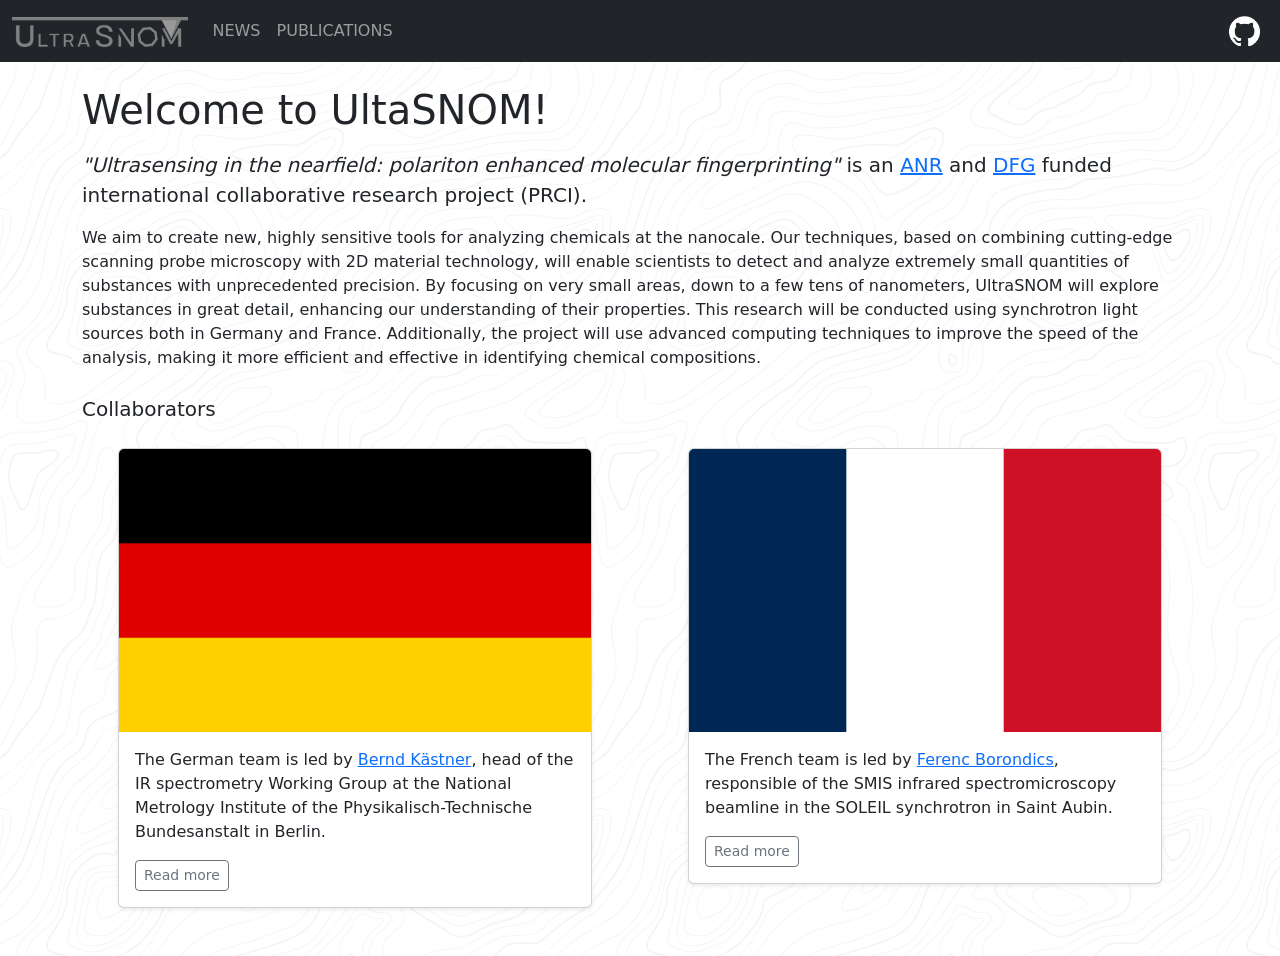
==== index.html @ fa0ef897 "website is online" ====
<!DOCTYPE html>
<html lang="en">
<head>
<meta charset="utf-8">
<meta name="viewport" content="width=device-width, initial-scale=1">

<title>UltraSNOM</title>
<link href="https://cdn.jsdelivr.net/npm/bootstrap@5.3.1/dist/css/bootstrap.min.css" rel="stylesheet">
<script src="https://cdn.jsdelivr.net/npm/bootstrap@5.3.1/dist/js/bootstrap.bundle.min.js"></script>
<style>
  body {
    background-color: #ffffff;
    background-image: url("images/background.svg");
  }
</style>

<link rel="icon" href="favicon.png" type="image/x-icon">

</head>
<body>
<nav class="navbar navbar-expand-lg navbar-dark bg-dark">
    <div class="container-fluid">
        <a href="#" class="navbar-brand"><img src="images/logo_ultrasnom.png" class="img-fluid" style="max-height: 30px;" alt="UltraSNOM logo"></a>
        <button type="button" class="navbar-toggler" data-bs-toggle="collapse" data-bs-target="#navbarCollapse">
            <span class="navbar-toggler-icon"></span>
        </button>
        <div class="collapse navbar-collapse" id="navbarCollapse">
            <div class="navbar-nav fw-light">      
              <a href="news.html" class="nav-item nav-link text-uppercase border-0">News</a>        	
              <a href="publications.html" class="nav-item nav-link text-uppercase border-0">Publications</a>        	
            </div>
            <div class="navbar-nav ms-auto">      
              <a href="https://github.com/UltraSNOM/" class="nav-item nav-link"><img src="images/logo_github-mark-white.png" class="img-fluid" style="max-height: 30px;" alt="GitHub logo"></a>
            </div>
        </div>
    </div>
</nav>
<div class="container mt-4">
  <div class="my-2">
    <p class="display-6">Welcome to UltaSNOM!</p>
</div>

<div class="my-3">
  <p class="lead"><i>"Ultrasensing in the nearfield: polariton enhanced molecular fingerprinting"</i> is an <a href="https://anr.fr/en/">ANR</a> and <a href="https://www.dfg.de/en/index.jsp">DFG</a> funded international collaborative research project (PRCI).</p>
</div>

<div class="my-1">
  We aim to create new, highly sensitive tools for analyzing chemicals at the nanocale. Our techniques, based on combining cutting-edge scanning probe microscopy 
  with 2D material technology, will enable scientists to detect and analyze extremely small quantities of substances with unprecedented precision. By focusing on very small
  areas, down to a few tens of nanometers, UltraSNOM will explore substances in great detail, enhancing our understanding of their properties. This research will be conducted 
  using synchrotron light sources both in Germany and France. Additionally, the project will use advanced 
  computing techniques to improve the speed of the analysis, making it more efficient and effective in identifying chemical compositions.
</div>

<div class="my-4">
  <p class="lead">Collaborators</p>
</div>


<div class="my-1 album">
  <div class="container">
            <div class="row row-cols-1 row-cols-sm-1 row-cols-md-2 g-5">
              <div class="col px-5">
                <div class="card shadow-sm">
                    <img src="images/DE-flag.png" class="bd-placeholder-img card-img-top img-fluid" height="255" width="100%" >
                    <div class="card-body">
                    <p class="card-text">The German team is led by <a href="https://scholar.google.com/citations?user=vfzMwVIAAAAJ&hl=en&oi=ao">Bernd Kästner</a>, head of the IR spectrometry Working Group at the National Metrology Institute of the Physikalisch-Technische Bundesanstalt in Berlin.</p>
                    <div class="d-flex justify-content-between align-items-center">
                      <div class="btn-group">
                        <a href="https://www.ptb.de/cms/en/ptb/fachabteilungen/abt7/fb-71/ag-711.html" class="btn btn-sm btn-outline-secondary">Read more</a>
                      </div>
                    </div>
                  </div>
                </div>
              </div>


              <div class="col px-5">
                    <div class="card shadow-sm">
                      <img src="images/FR-flag.png" class="bd-placeholder-img card-img-top img-fluid" height="255" width="100%" >
                      <div class="card-body">
                        <p class="card-text">The French team is led by <a href="https://scholar.google.com/citations?user=pLBxc7UAAAAJ&hl=en">Ferenc Borondics</a>, responsible of the SMIS infrared spectromicroscopy beamline in the SOLEIL synchrotron in Saint Aubin.</p>
                        <div class="d-flex justify-content-between align-items-center">
                          <div class="btn-group">
                            <a href="https://www.synchrotron-soleil.fr/en/beamlines/smis" class="btn btn-sm btn-outline-secondary">Read more</a>
                          </div>
                        </div>
                      </div>
                    </div>
                  </div>                


            </div>        
        </div>
    </div>    
  <div class="my-5">
    <p></p>
  </div>

      
</div>
</body>
</html>
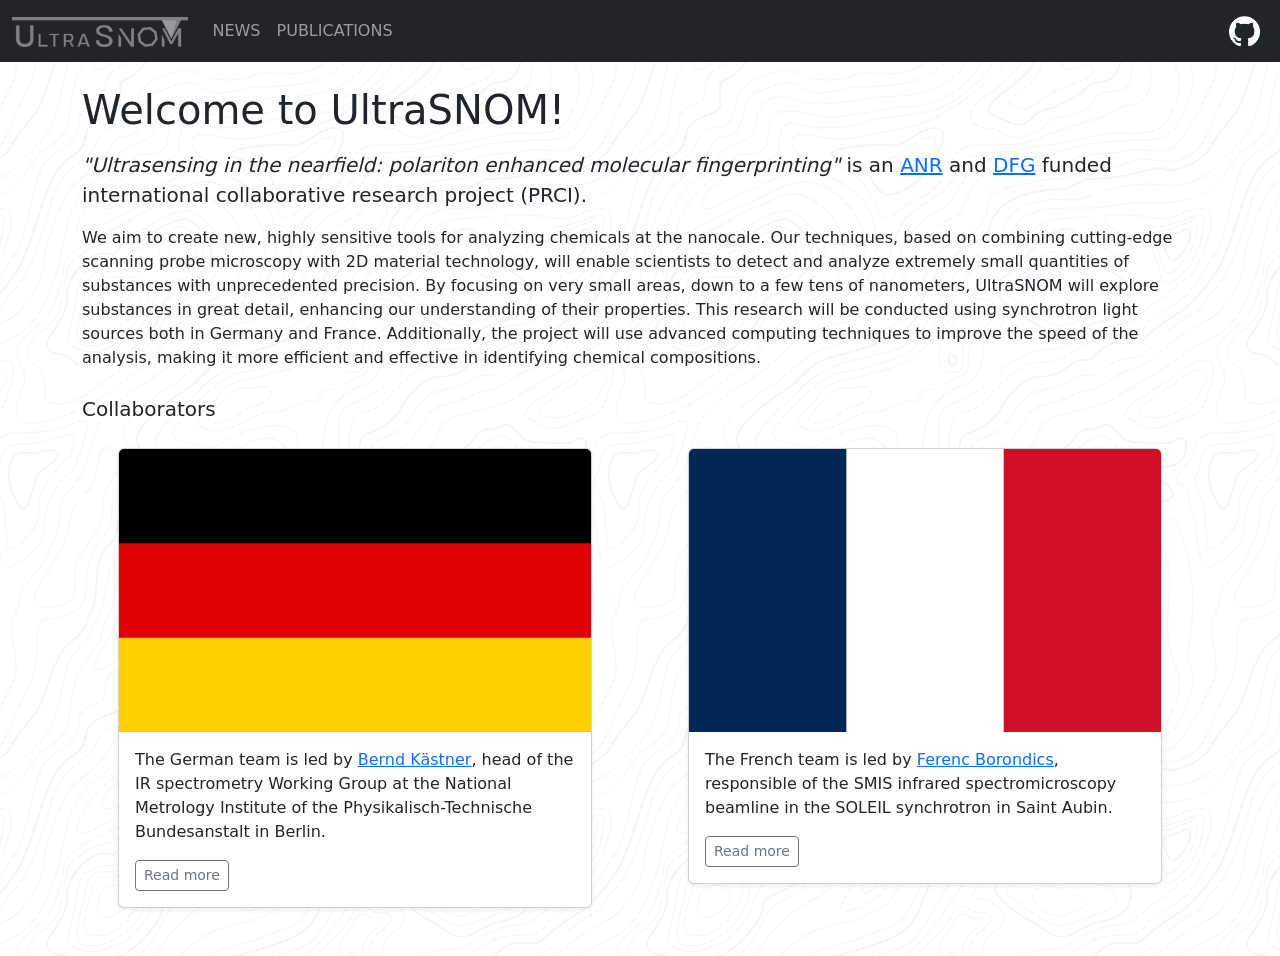
==== commit 4c85874c: "Update index.html" ====
--- a/index.html
+++ b/index.html
@@ -14,7 +14,7 @@
   }
 </style>
 
-<link rel="icon" href="favicon.png" type="image/x-icon">
+<link rel="icon" href="images/favicon.png" type="image/x-icon">
 
 </head>
 <body>
@@ -37,7 +37,7 @@
 </nav>
 <div class="container mt-4">
   <div class="my-2">
-    <p class="display-6">Welcome to UltaSNOM!</p>
+    <p class="display-6">Welcome to UltraSNOM!</p>
 </div>
 
 <div class="my-3">
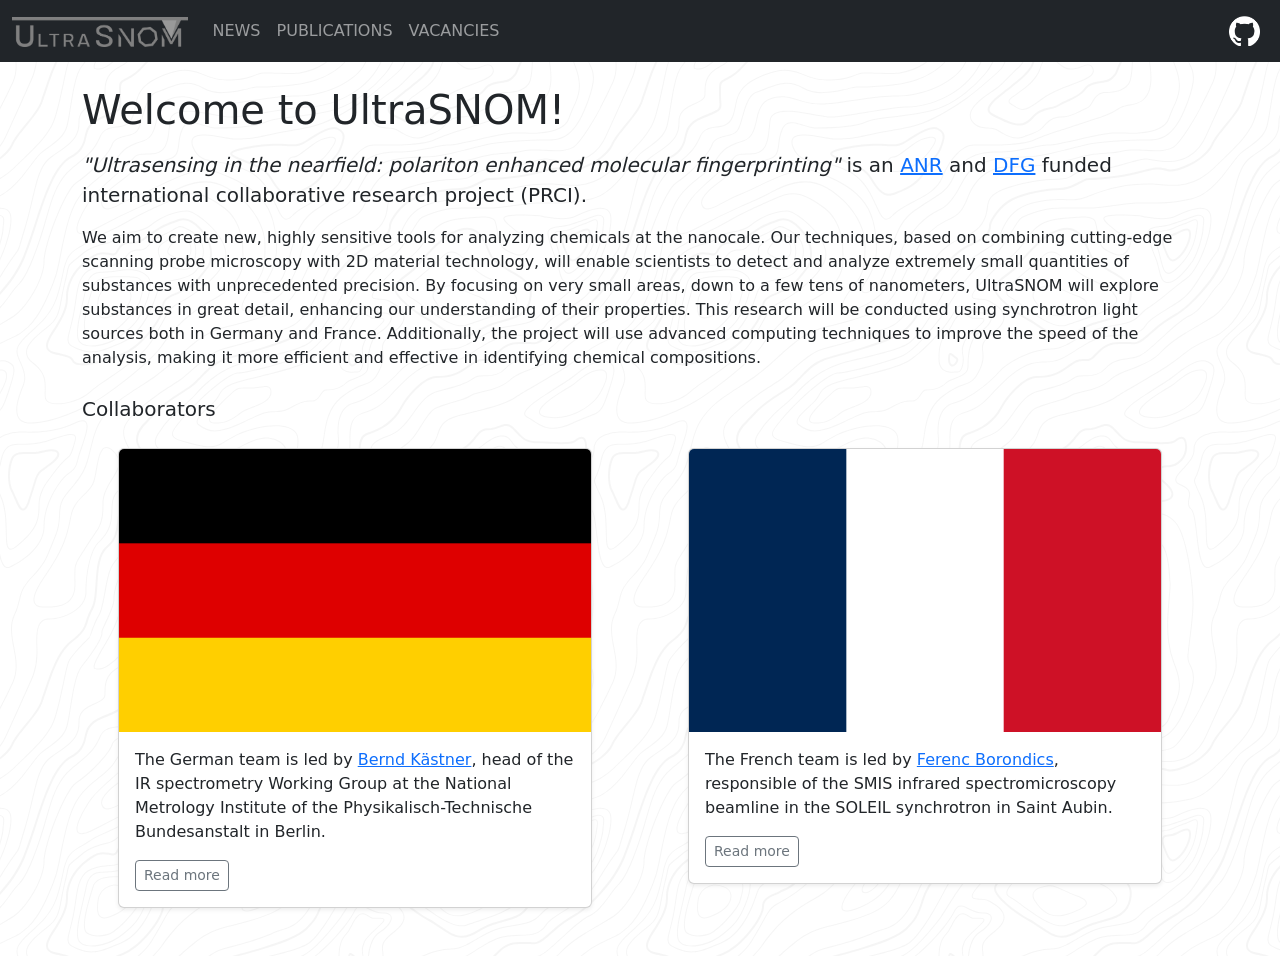
==== commit ba187799: "Added the Jobs page" ====
--- a/index.html
+++ b/index.html
@@ -28,6 +28,7 @@
             <div class="navbar-nav fw-light">      
               <a href="news.html" class="nav-item nav-link text-uppercase border-0">News</a>        	
               <a href="publications.html" class="nav-item nav-link text-uppercase border-0">Publications</a>        	
+              <a href="vacancies.html" class="nav-item nav-link text-uppercase border-0">Vacancies</a>        	
             </div>
             <div class="navbar-nav ms-auto">      
               <a href="https://github.com/UltraSNOM/" class="nav-item nav-link"><img src="images/logo_github-mark-white.png" class="img-fluid" style="max-height: 30px;" alt="GitHub logo"></a>
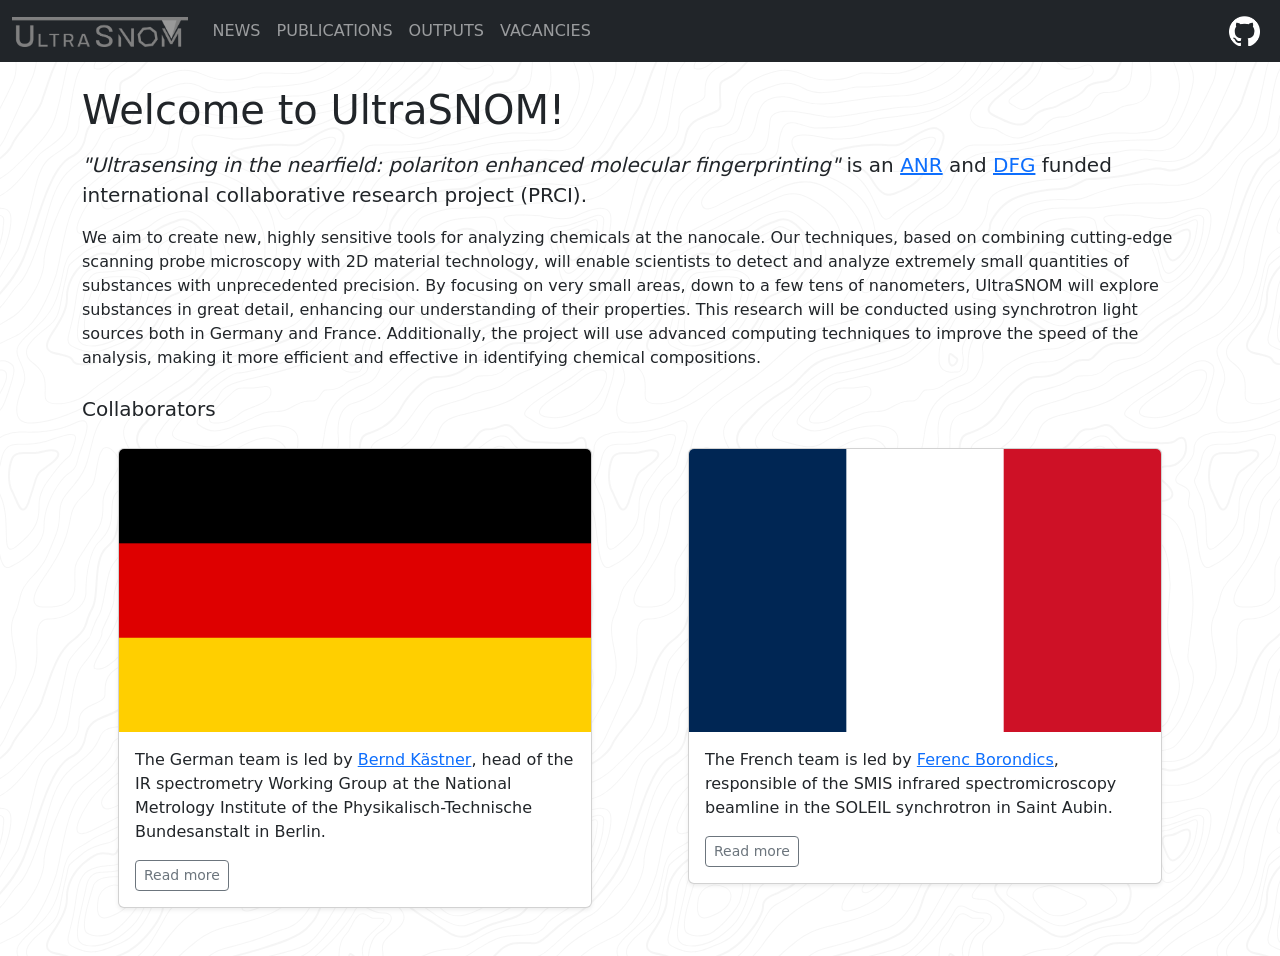
==== commit 75cf59cc: "Add Outputs page, new SOLEIL vacancy, and fix favicon/GitHub links Co-Authored-By: Claude Opus 4.8 <" ====
--- a/index.html
+++ b/index.html
@@ -27,7 +27,8 @@
         <div class="collapse navbar-collapse" id="navbarCollapse">
             <div class="navbar-nav fw-light">      
               <a href="news.html" class="nav-item nav-link text-uppercase border-0">News</a>        	
-              <a href="publications.html" class="nav-item nav-link text-uppercase border-0">Publications</a>        	
+              <a href="publications.html" class="nav-item nav-link text-uppercase border-0">Publications</a>
+              <a href="outputs.html" class="nav-item nav-link text-uppercase border-0">Outputs</a>
               <a href="vacancies.html" class="nav-item nav-link text-uppercase border-0">Vacancies</a>        	
             </div>
             <div class="navbar-nav ms-auto">      
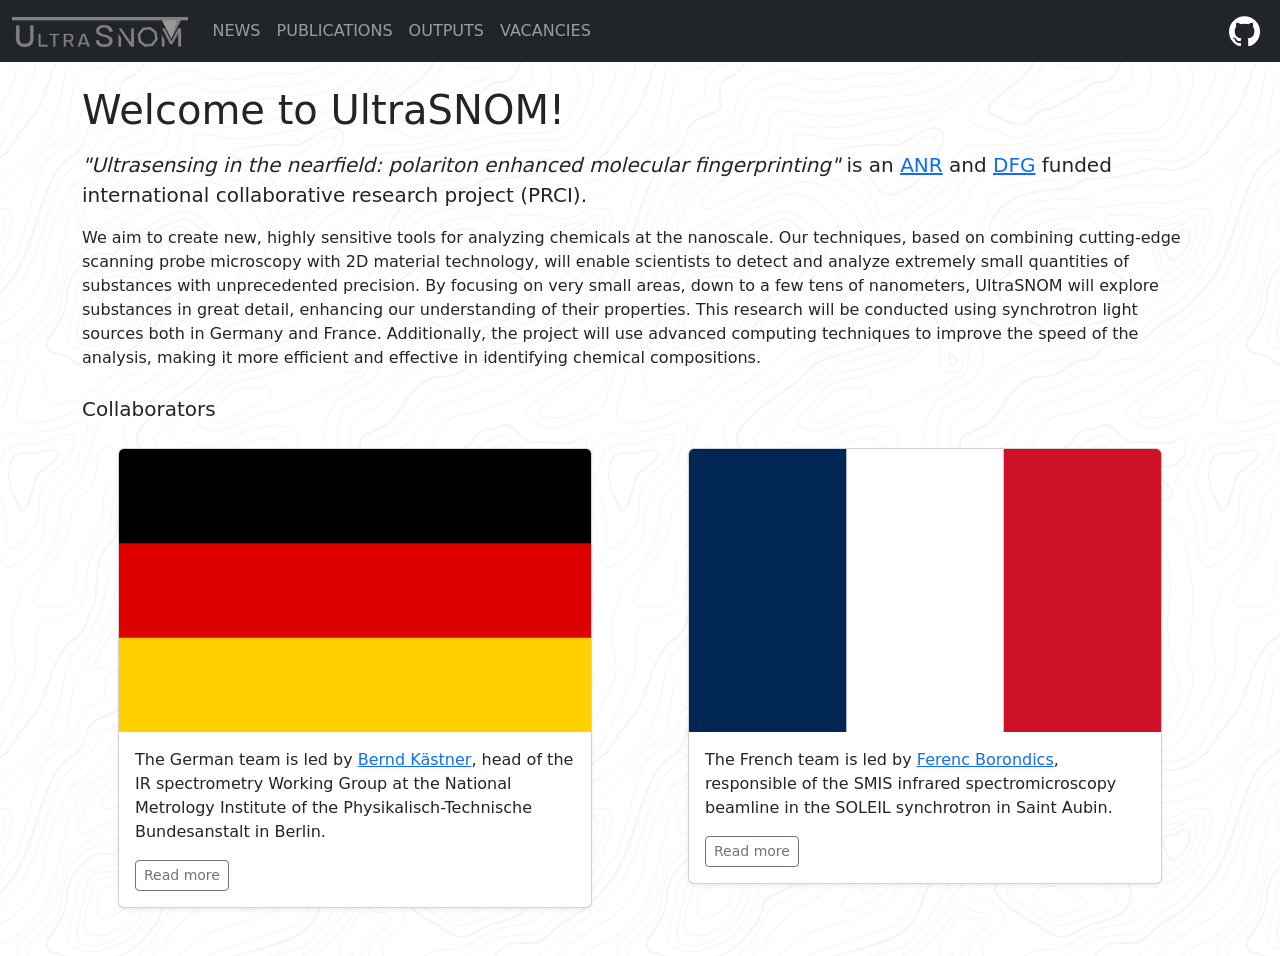
==== commit be73f03f: "Fix page titles, home logo link, nav contrast, a11y, and typos - Correct <title> on news.html and va" ====
--- a/index.html
+++ b/index.html
@@ -20,8 +20,8 @@
 <body>
 <nav class="navbar navbar-expand-lg navbar-dark bg-dark">
     <div class="container-fluid">
-        <a href="#" class="navbar-brand"><img src="images/logo_ultrasnom.png" class="img-fluid" style="max-height: 30px;" alt="UltraSNOM logo"></a>
-        <button type="button" class="navbar-toggler" data-bs-toggle="collapse" data-bs-target="#navbarCollapse">
+        <a href="index.html" class="navbar-brand"><img src="images/logo_ultrasnom.png" class="img-fluid" style="max-height: 30px;" alt="UltraSNOM logo"></a>
+        <button type="button" class="navbar-toggler" data-bs-toggle="collapse" data-bs-target="#navbarCollapse" aria-controls="navbarCollapse" aria-expanded="false" aria-label="Toggle navigation">
             <span class="navbar-toggler-icon"></span>
         </button>
         <div class="collapse navbar-collapse" id="navbarCollapse">
@@ -47,7 +47,7 @@
 </div>
 
 <div class="my-1">
-  We aim to create new, highly sensitive tools for analyzing chemicals at the nanocale. Our techniques, based on combining cutting-edge scanning probe microscopy 
+  We aim to create new, highly sensitive tools for analyzing chemicals at the nanoscale. Our techniques, based on combining cutting-edge scanning probe microscopy 
   with 2D material technology, will enable scientists to detect and analyze extremely small quantities of substances with unprecedented precision. By focusing on very small
   areas, down to a few tens of nanometers, UltraSNOM will explore substances in great detail, enhancing our understanding of their properties. This research will be conducted 
   using synchrotron light sources both in Germany and France. Additionally, the project will use advanced 
@@ -64,7 +64,7 @@
             <div class="row row-cols-1 row-cols-sm-1 row-cols-md-2 g-5">
               <div class="col px-5">
                 <div class="card shadow-sm">
-                    <img src="images/DE-flag.png" class="bd-placeholder-img card-img-top img-fluid" height="255" width="100%" >
+                    <img src="images/DE-flag.png" class="bd-placeholder-img card-img-top img-fluid w-100" height="255" alt="Flag of Germany">
                     <div class="card-body">
                     <p class="card-text">The German team is led by <a href="https://scholar.google.com/citations?user=vfzMwVIAAAAJ&hl=en&oi=ao">Bernd Kästner</a>, head of the IR spectrometry Working Group at the National Metrology Institute of the Physikalisch-Technische Bundesanstalt in Berlin.</p>
                     <div class="d-flex justify-content-between align-items-center">
@@ -79,7 +79,7 @@
 
               <div class="col px-5">
                     <div class="card shadow-sm">
-                      <img src="images/FR-flag.png" class="bd-placeholder-img card-img-top img-fluid" height="255" width="100%" >
+                      <img src="images/FR-flag.png" class="bd-placeholder-img card-img-top img-fluid w-100" height="255" alt="Flag of France">
                       <div class="card-body">
                         <p class="card-text">The French team is led by <a href="https://scholar.google.com/citations?user=pLBxc7UAAAAJ&hl=en">Ferenc Borondics</a>, responsible of the SMIS infrared spectromicroscopy beamline in the SOLEIL synchrotron in Saint Aubin.</p>
                         <div class="d-flex justify-content-between align-items-center">
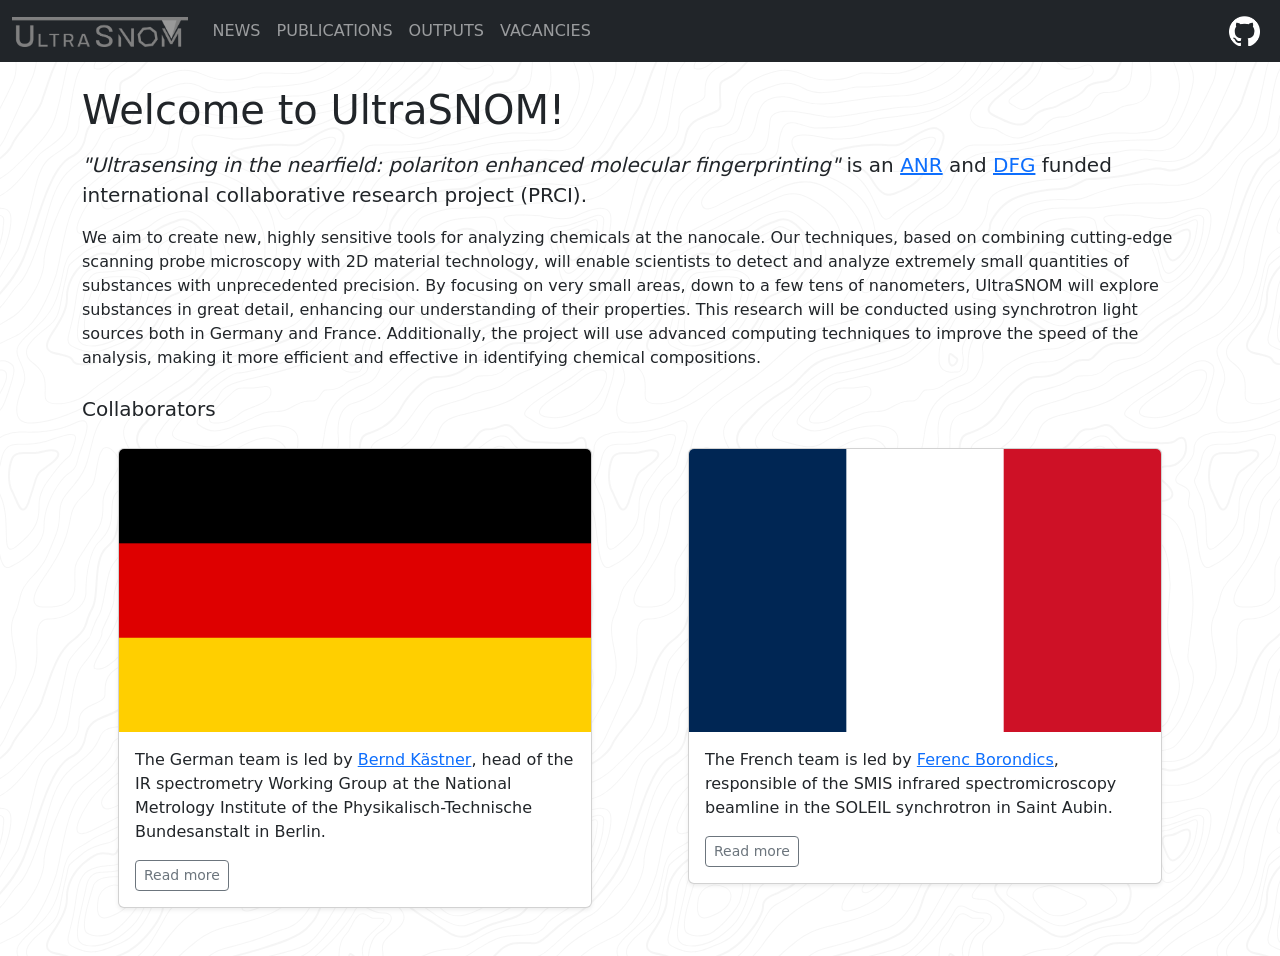
==== commit f5e635f7: "Extract shared header CSS/JS; drive active nav link from JavaScript - Add style.css: body background" ====
--- a/index.html
+++ b/index.html
@@ -7,12 +7,8 @@
 <title>UltraSNOM</title>
 <link href="https://cdn.jsdelivr.net/npm/bootstrap@5.3.1/dist/css/bootstrap.min.css" rel="stylesheet">
 <script src="https://cdn.jsdelivr.net/npm/bootstrap@5.3.1/dist/js/bootstrap.bundle.min.js"></script>
-<style>
-  body {
-    background-color: #ffffff;
-    background-image: url("images/background.svg");
-  }
-</style>
+<script src="header.js" defer></script>
+<link rel="stylesheet" href="style.css">
 
 <link rel="icon" href="images/favicon.png" type="image/x-icon">
 
@@ -20,16 +16,16 @@
 <body>
 <nav class="navbar navbar-expand-lg navbar-dark bg-dark">
     <div class="container-fluid">
-        <a href="index.html" class="navbar-brand"><img src="images/logo_ultrasnom.png" class="img-fluid" style="max-height: 30px;" alt="UltraSNOM logo"></a>
-        <button type="button" class="navbar-toggler" data-bs-toggle="collapse" data-bs-target="#navbarCollapse" aria-controls="navbarCollapse" aria-expanded="false" aria-label="Toggle navigation">
+        <a href="#" class="navbar-brand"><img src="images/logo_ultrasnom.png" class="img-fluid" style="max-height: 30px;" alt="UltraSNOM logo"></a>
+        <button type="button" class="navbar-toggler" data-bs-toggle="collapse" data-bs-target="#navbarCollapse">
             <span class="navbar-toggler-icon"></span>
         </button>
         <div class="collapse navbar-collapse" id="navbarCollapse">
             <div class="navbar-nav fw-light">      
-              <a href="news.html" class="nav-item nav-link text-uppercase border-0">News</a>        	
-              <a href="publications.html" class="nav-item nav-link text-uppercase border-0">Publications</a>
-              <a href="outputs.html" class="nav-item nav-link text-uppercase border-0">Outputs</a>
-              <a href="vacancies.html" class="nav-item nav-link text-uppercase border-0">Vacancies</a>        	
+              <a href="news.html" class="nav-item nav-link text-uppercase">News</a>        	
+              <a href="publications.html" class="nav-item nav-link text-uppercase">Publications</a>
+              <a href="outputs.html" class="nav-item nav-link text-uppercase">Outputs</a>
+              <a href="vacancies.html" class="nav-item nav-link text-uppercase">Vacancies</a>        	
             </div>
             <div class="navbar-nav ms-auto">      
               <a href="https://github.com/UltraSNOM/" class="nav-item nav-link"><img src="images/logo_github-mark-white.png" class="img-fluid" style="max-height: 30px;" alt="GitHub logo"></a>
@@ -47,7 +43,7 @@
 </div>
 
 <div class="my-1">
-  We aim to create new, highly sensitive tools for analyzing chemicals at the nanoscale. Our techniques, based on combining cutting-edge scanning probe microscopy 
+  We aim to create new, highly sensitive tools for analyzing chemicals at the nanocale. Our techniques, based on combining cutting-edge scanning probe microscopy 
   with 2D material technology, will enable scientists to detect and analyze extremely small quantities of substances with unprecedented precision. By focusing on very small
   areas, down to a few tens of nanometers, UltraSNOM will explore substances in great detail, enhancing our understanding of their properties. This research will be conducted 
   using synchrotron light sources both in Germany and France. Additionally, the project will use advanced 
@@ -64,7 +60,7 @@
             <div class="row row-cols-1 row-cols-sm-1 row-cols-md-2 g-5">
               <div class="col px-5">
                 <div class="card shadow-sm">
-                    <img src="images/DE-flag.png" class="bd-placeholder-img card-img-top img-fluid w-100" height="255" alt="Flag of Germany">
+                    <img src="images/DE-flag.png" class="bd-placeholder-img card-img-top img-fluid" height="255" width="100%" >
                     <div class="card-body">
                     <p class="card-text">The German team is led by <a href="https://scholar.google.com/citations?user=vfzMwVIAAAAJ&hl=en&oi=ao">Bernd Kästner</a>, head of the IR spectrometry Working Group at the National Metrology Institute of the Physikalisch-Technische Bundesanstalt in Berlin.</p>
                     <div class="d-flex justify-content-between align-items-center">
@@ -79,7 +75,7 @@
 
               <div class="col px-5">
                     <div class="card shadow-sm">
-                      <img src="images/FR-flag.png" class="bd-placeholder-img card-img-top img-fluid w-100" height="255" alt="Flag of France">
+                      <img src="images/FR-flag.png" class="bd-placeholder-img card-img-top img-fluid" height="255" width="100%" >
                       <div class="card-body">
                         <p class="card-text">The French team is led by <a href="https://scholar.google.com/citations?user=pLBxc7UAAAAJ&hl=en">Ferenc Borondics</a>, responsible of the SMIS infrared spectromicroscopy beamline in the SOLEIL synchrotron in Saint Aubin.</p>
                         <div class="d-flex justify-content-between align-items-center">
--- a/style.css
+++ b/style.css
@@ -0,0 +1,13 @@
+/* Shared styles for the UltraSNOM site */
+
+body {
+  background-color: #ffffff;
+  background-image: url("images/background.svg");
+}
+
+/* Active navigation link (applied by header.js for the current page) */
+.navbar .navbar-nav .nav-link.active-page {
+  background-color: rgba(255, 255, 255, 0.5);
+  border-radius: 0.25rem;
+  color: #212529;
+}
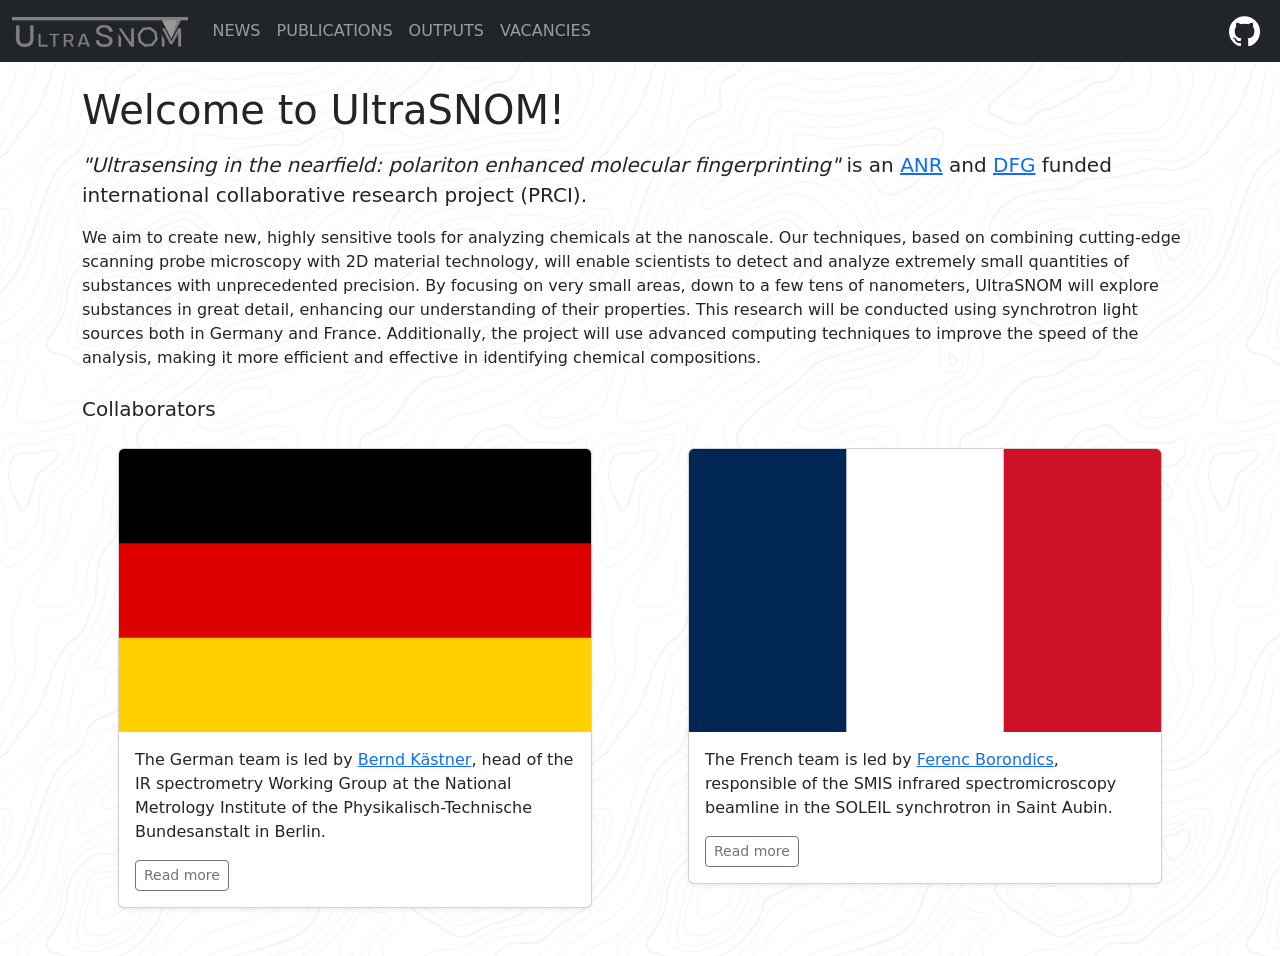
==== commit 24840c33: "Merge header-js: shared header CSS/JS with JS-driven active nav # Conflicts: #	news.html #	outputs.h" ====
--- a/index.html
+++ b/index.html
@@ -16,8 +16,8 @@
 <body>
 <nav class="navbar navbar-expand-lg navbar-dark bg-dark">
     <div class="container-fluid">
-        <a href="#" class="navbar-brand"><img src="images/logo_ultrasnom.png" class="img-fluid" style="max-height: 30px;" alt="UltraSNOM logo"></a>
-        <button type="button" class="navbar-toggler" data-bs-toggle="collapse" data-bs-target="#navbarCollapse">
+        <a href="index.html" class="navbar-brand"><img src="images/logo_ultrasnom.png" class="img-fluid" style="max-height: 30px;" alt="UltraSNOM logo"></a>
+        <button type="button" class="navbar-toggler" data-bs-toggle="collapse" data-bs-target="#navbarCollapse" aria-controls="navbarCollapse" aria-expanded="false" aria-label="Toggle navigation">
             <span class="navbar-toggler-icon"></span>
         </button>
         <div class="collapse navbar-collapse" id="navbarCollapse">
@@ -43,7 +43,7 @@
 </div>
 
 <div class="my-1">
-  We aim to create new, highly sensitive tools for analyzing chemicals at the nanocale. Our techniques, based on combining cutting-edge scanning probe microscopy 
+  We aim to create new, highly sensitive tools for analyzing chemicals at the nanoscale. Our techniques, based on combining cutting-edge scanning probe microscopy 
   with 2D material technology, will enable scientists to detect and analyze extremely small quantities of substances with unprecedented precision. By focusing on very small
   areas, down to a few tens of nanometers, UltraSNOM will explore substances in great detail, enhancing our understanding of their properties. This research will be conducted 
   using synchrotron light sources both in Germany and France. Additionally, the project will use advanced 
@@ -60,7 +60,7 @@
             <div class="row row-cols-1 row-cols-sm-1 row-cols-md-2 g-5">
               <div class="col px-5">
                 <div class="card shadow-sm">
-                    <img src="images/DE-flag.png" class="bd-placeholder-img card-img-top img-fluid" height="255" width="100%" >
+                    <img src="images/DE-flag.png" class="bd-placeholder-img card-img-top img-fluid w-100" height="255" alt="Flag of Germany">
                     <div class="card-body">
                     <p class="card-text">The German team is led by <a href="https://scholar.google.com/citations?user=vfzMwVIAAAAJ&hl=en&oi=ao">Bernd Kästner</a>, head of the IR spectrometry Working Group at the National Metrology Institute of the Physikalisch-Technische Bundesanstalt in Berlin.</p>
                     <div class="d-flex justify-content-between align-items-center">
@@ -75,7 +75,7 @@
 
               <div class="col px-5">
                     <div class="card shadow-sm">
-                      <img src="images/FR-flag.png" class="bd-placeholder-img card-img-top img-fluid" height="255" width="100%" >
+                      <img src="images/FR-flag.png" class="bd-placeholder-img card-img-top img-fluid w-100" height="255" alt="Flag of France">
                       <div class="card-body">
                         <p class="card-text">The French team is led by <a href="https://scholar.google.com/citations?user=pLBxc7UAAAAJ&hl=en">Ferenc Borondics</a>, responsible of the SMIS infrared spectromicroscopy beamline in the SOLEIL synchrotron in Saint Aubin.</p>
                         <div class="d-flex justify-content-between align-items-center">
